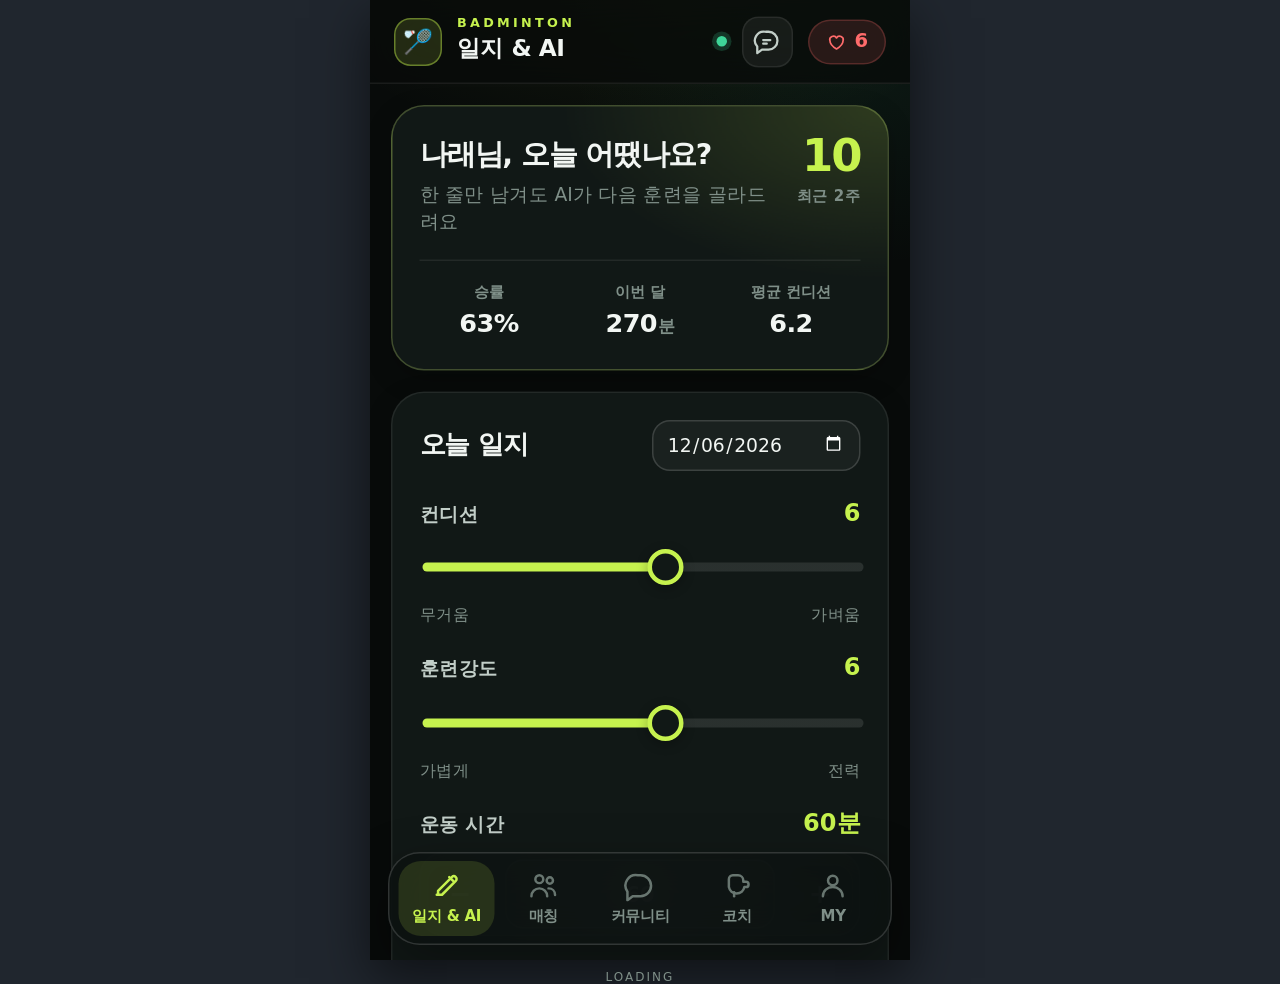
==== dev-shot.html @ f7eaf464 "임시: 스토어 스크린샷 촬영용 페이지 (촬영 후 삭제)" ====
<!DOCTYPE html>
<html lang="ko">
<head>
<meta charset="utf-8">
<title>capture</title>
<style>
  html, body { margin: 0; height: 100%; background: #20262e; }
  body { display: grid; place-items: center; font: 12px system-ui, sans-serif; color: #7f8f88; }
  .stage { display: grid; place-items: center; gap: 10px; }
  #frame { overflow: hidden; background: #080b0a; box-shadow: 0 18px 50px rgba(0,0,0,.55); }
  #app { width: 360px; height: 640px; border: 0; display: block; transform-origin: top left; }
  #mark { letter-spacing: 2px; }
</style>
</head>
<body>
<div class="stage">
  <div id="frame"></div>
  <div id="mark">LOADING</div>
</div>
<script src="./dev-seed.js"></script>
</body>
</html>
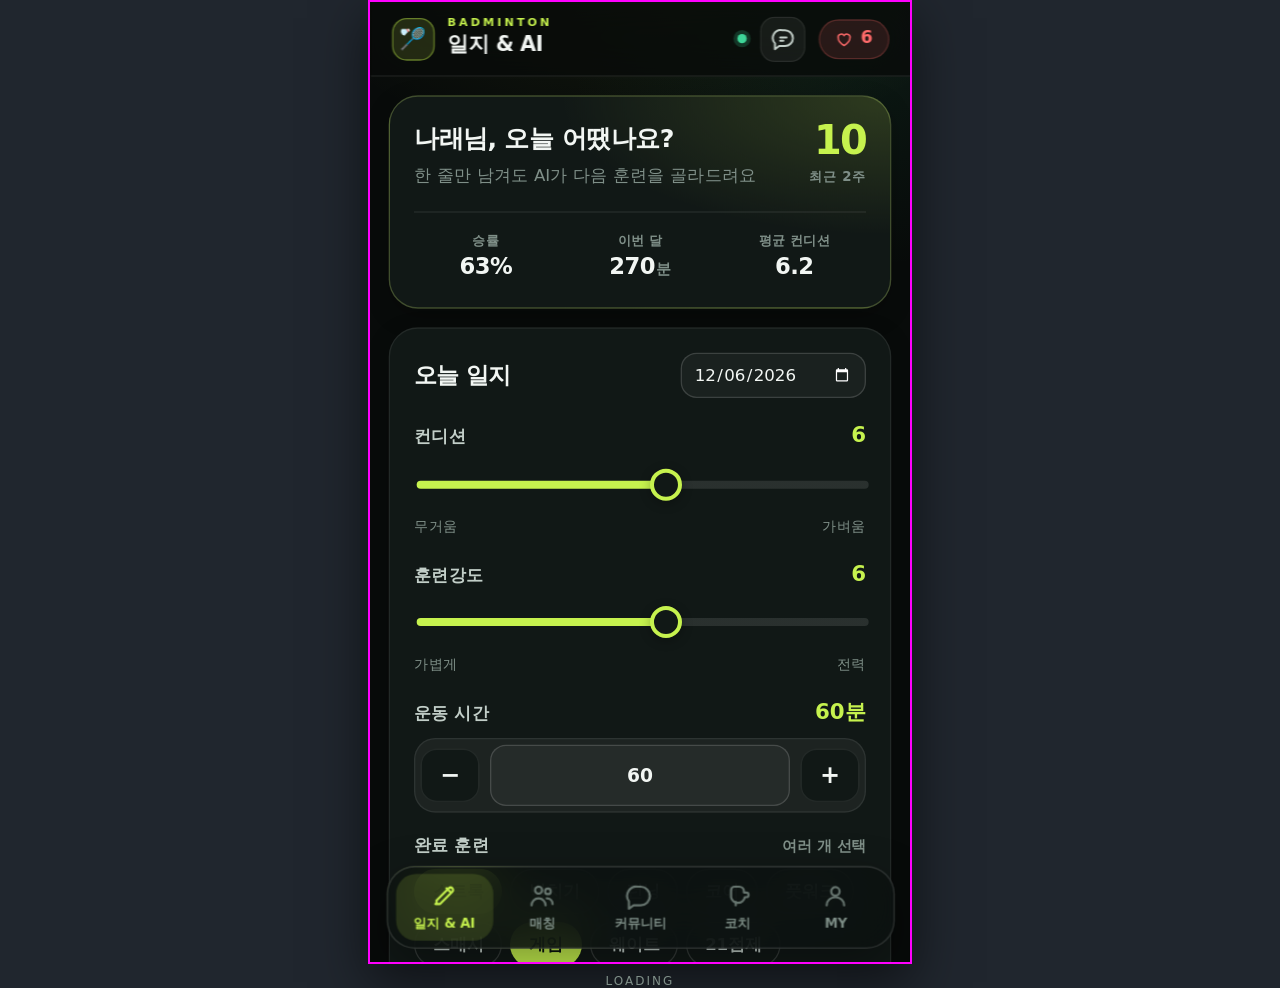
==== commit 7fc3d885: "임시: 촬영 프레임에 기준선 추가" ====
--- a/dev-shot.html
+++ b/dev-shot.html
@@ -7,7 +7,7 @@
   html, body { margin: 0; height: 100%; background: #20262e; }
   body { display: grid; place-items: center; font: 12px system-ui, sans-serif; color: #7f8f88; }
   .stage { display: grid; place-items: center; gap: 10px; }
-  #frame { overflow: hidden; background: #080b0a; box-shadow: 0 18px 50px rgba(0,0,0,.55); }
+  #frame { overflow: hidden; background: #080b0a; box-shadow: 0 18px 50px rgba(0,0,0,.55); border: 2px solid #ff00ff; }
   #app { width: 360px; height: 640px; border: 0; display: block; transform-origin: top left; }
   #mark { letter-spacing: 2px; }
 </style>
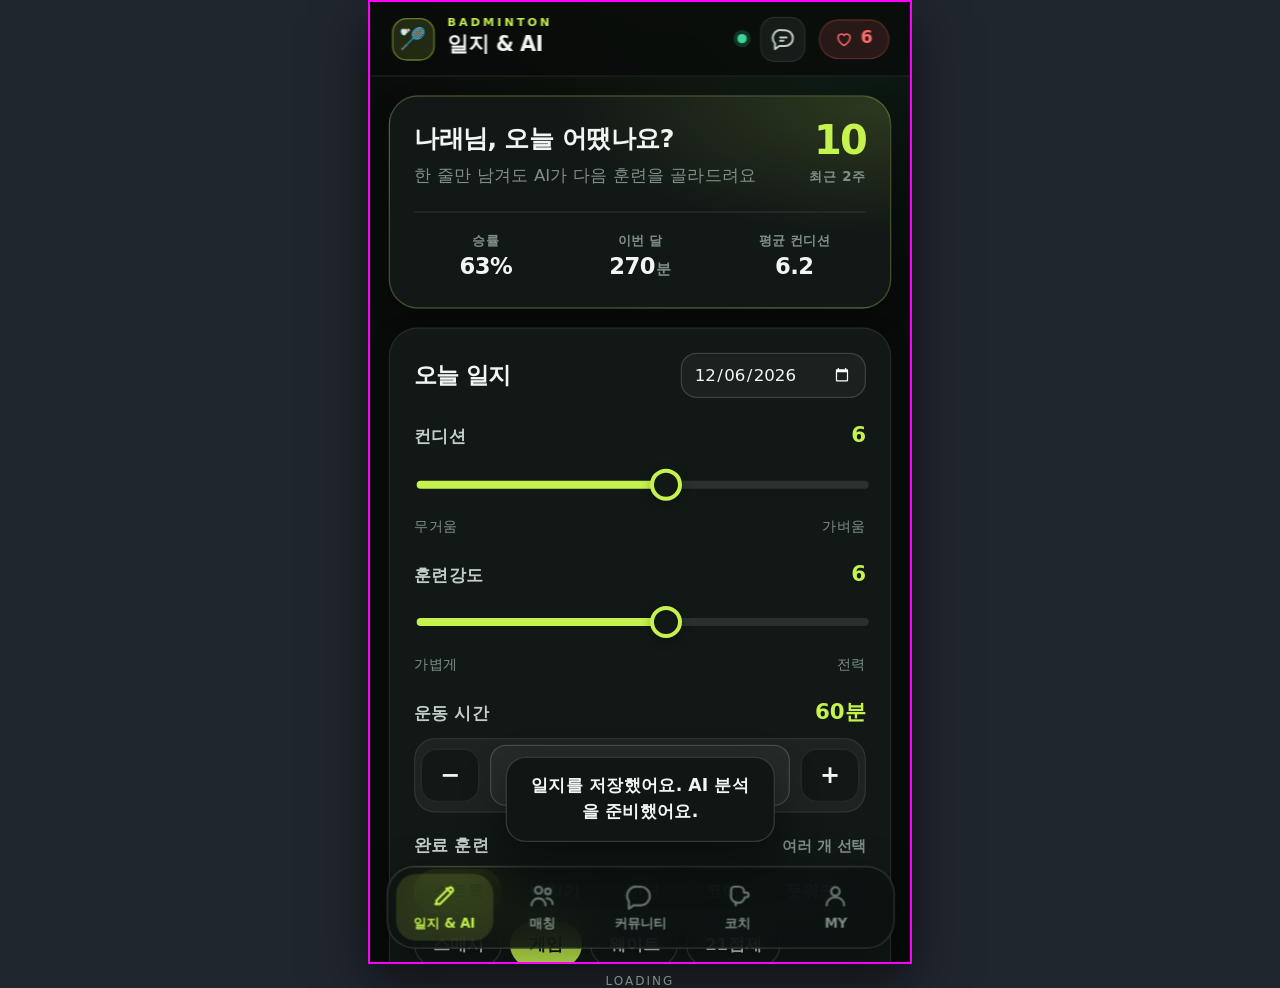
==== commit 2d4c6834: "임시: 촬영 스크립트 캐시 방지" ====
--- a/dev-shot.html
+++ b/dev-shot.html
@@ -17,6 +17,6 @@
   <div id="frame"></div>
   <div id="mark">LOADING</div>
 </div>
-<script src="./dev-seed.js"></script>
+<script src="./dev-seed.js?v=5"></script>
 </body>
 </html>
